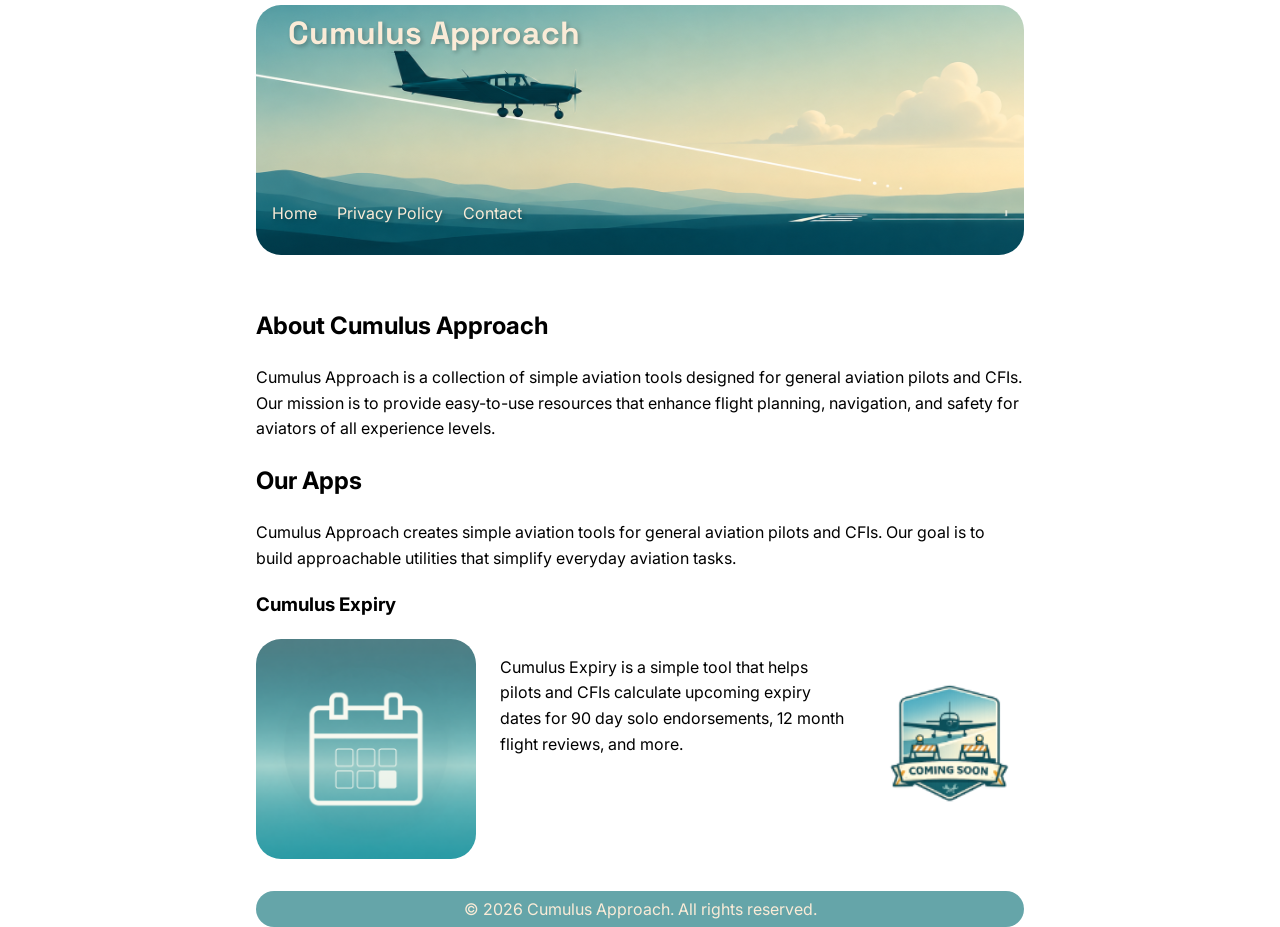
==== index.html @ 4a675784 "Revise aviation apps description for clarity Updated description of aviation apps to emphasize simpl" ====
<!DOCTYPE html>
<html lang="en">
  <head>
    <meta charset="UTF-8">
    <meta name="viewport" content="width=device-width, initial-scale=1.0">
    <meta http-equiv="X-UA-Compatible" content="ie=edge">
    <meta name="description" content="Simple aviation tools designed for general aviation pilots and CFIs.">
    <title>Cumulus Approach</title>
    <link rel="stylesheet" href="css/style.css?v=5">
    <link href="https://fonts.googleapis.com/css2?family=Inter:ital,opsz,wght@0,14..32,100..900;1,14..32,100..900&family=Space+Grotesk:wght@300..700&display=swap" rel="stylesheet">
    <link rel="icon" type="image/x-icon" href="images/favicon.ico">
    <link rel="icon" type="image/png" href="images/favicon.png">
  </head>
  <body>
    <header>
        <h1>Cumulus Approach</h1>
        <nav aria-label="Primary Navigation">
            <ul>
                <li><a href="index.html">Home</a></li>
                <li><a href="privacy.html">Privacy Policy</a></li>
                <li><a href="contact.html">Contact</a></li>
            </ul>
        </nav>
    </header>    
    <main>
       <section class="about">
            <h2>About Cumulus Approach</h2>
            <p>Cumulus Approach is a collection of simple aviation tools designed for general 
              aviation pilots and CFIs. Our mission is to provide easy-to-use resources that 
              enhance flight planning, navigation, and safety for aviators of all experience levels.</p>
       </section>
       <section class="apps">
            <h2>Our Apps</h2>
            <p>  
              Cumulus Approach creates simple aviation tools for general aviation pilots and CFIs.   
              Our goal is to build approachable utilities that simplify everyday aviation tasks.
            <div class="app-card">
              <h3 class="app-card-header">Cumulus Expiry</h3>
              <div class="app-card-content">
                <img class="app-icon" src="images/ExpiryLogo250x250.png" alt="Cumulus Expiry Logo" />
                <div class="app-card-text">
                <p>
                  Cumulus Expiry is a simple tool that helps pilots and CFIs calculate upcoming 
                  expiry dates for 90 day solo endorsements, 12 month flight reviews, and more.
                </div>
                <img class="coming-soon" src="images/ComingSoon150x150.png" alt="Coming Soon" />
              </div>
            </div>
       </section>
    </main>
    <footer>
        <p>&copy; 2026 Cumulus Approach. All rights reserved.</p>
    </footer>
  </body>
</html>
---- css/style.css ----
* {
    box-sizing: border-box;
}
html {
    margin: 0;
    padding: 0;   
}

html, body {
    min-height: 100%;
}

body {    
    min-height: 100vh;
    display: flex;
    flex-direction: column;
    margin: 0 auto;
    padding: 0 1rem;
    box-sizing: border-box;
    max-width: 800px;
    font-family: Inter, -apple-system, BlinkMacSystemFont, "Segoe UI", sans-serif;
}
header h1 {
    font-family: "Space Grotesk", sans-serif;
    margin-bottom: 150px;
    margin-top: 0.25em;
    padding-left: 1em;   
}
header {
    position: relative;
    top: 0;
    background-size: cover;
    background-repeat: no-repeat;
    background-image: url("../images/Banner.png");    
    padding: 0;
    margin: 0;  
    margin-top: 5px;
    border-radius: 25px;    
    height: 250px;    
    text-shadow: 2px 2px 4px rgba(0, 0, 0, 0.25);
    
    overflow: hidden;
}

nav>ul {
  list-style-type: none; 
  padding: 0;            
  margin: 0;
  display: flex;         
  gap: 20px;
  padding-bottom: 2em;
  padding-left: 1em;
  
}

header, nav a, nav a:visited {
    color: antiquewhite;
    text-decoration: none;
}

main {
    flex: 1;
    margin-top: 2em;
    margin-bottom: 2em;
    line-height: 1.6;
}

footer {
    text-align: center;
    padding: 0;
    position: relative;
    background-color: #65A5A9;    
    color: antiquewhite;
    border-radius: 25px;
}

footer p {
    margin-top: 0.5em;
    margin-bottom: 0.5em;  
}

.app-card {
    margin-top: 1rem;
}

.app-card-content {
    display: flex;
    gap: 1.5rem;
    align-items: flex-start;
}

.app-icon {
    width: 220px;
    height: 220px;
    border-radius: 25px;
    flex: 0 0 220px;
}

.app-card-text {
    flex: 1;
    display: flex;
    flex-direction: column;
    gap: 1rem;
}

.coming-soon {
    width: 150px;
    height: auto;
    margin-top: 0.5rem;
}

@media (max-width: 650px) {
    .app-card-content {
        flex-direction: column;
    }

    .app-icon {
        width: 100%;
        max-width: 250px;
        height: auto;
        flex-basis: auto;
    }
}
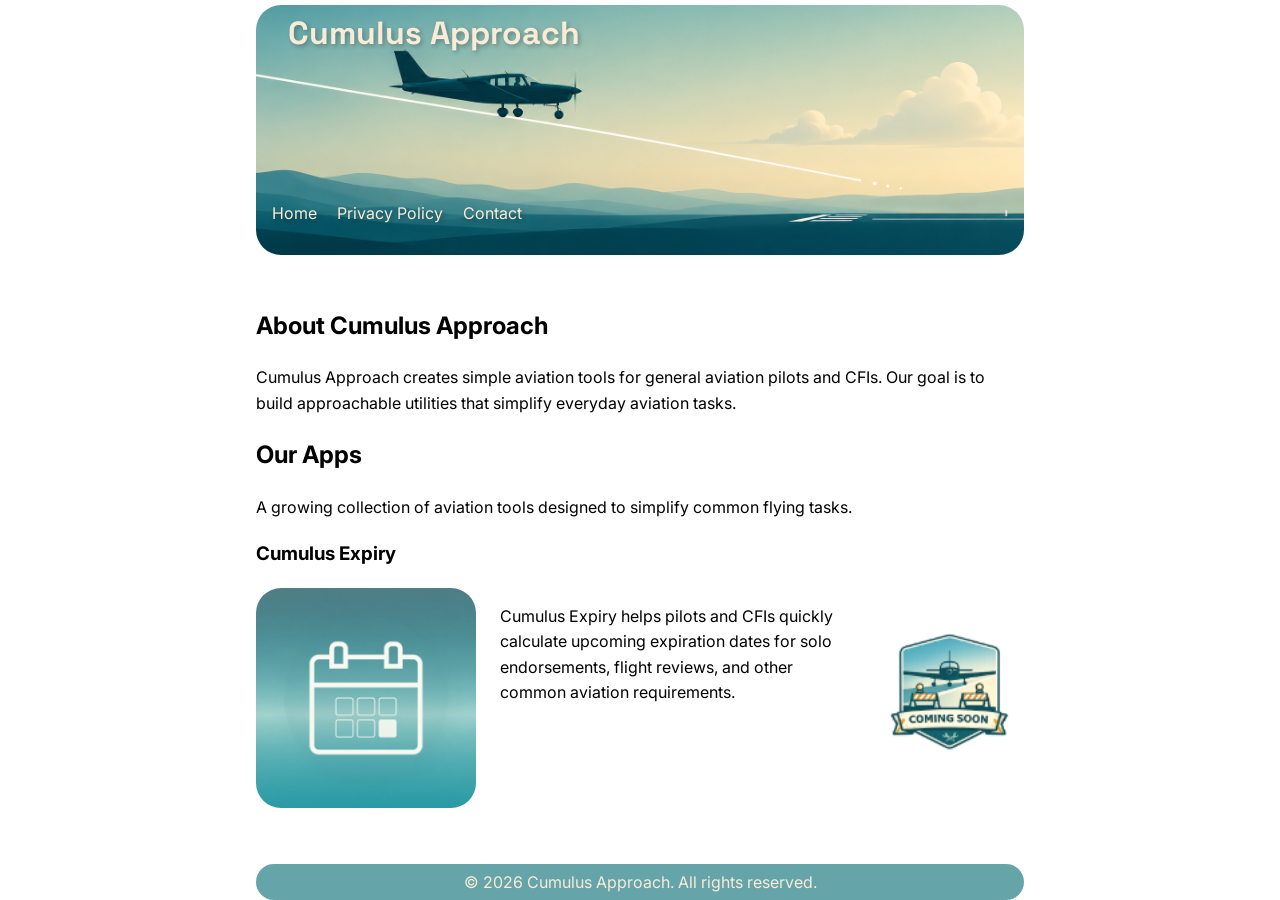
==== commit 47fd1fdd: "Revise content in index.html for clarity Updated the content in the About section and the Cumulus Ex" ====
--- a/index.html
+++ b/index.html
@@ -25,23 +25,25 @@
     <main>
        <section class="about">
             <h2>About Cumulus Approach</h2>
-            <p>Cumulus Approach is a collection of simple aviation tools designed for general 
-              aviation pilots and CFIs. Our mission is to provide easy-to-use resources that 
-              enhance flight planning, navigation, and safety for aviators of all experience levels.</p>
+            <p>
+              Cumulus Approach creates simple aviation tools for general aviation pilots and CFIs.
+              Our goal is to build approachable utilities that simplify everyday aviation tasks.
+            </p>
        </section>
        <section class="apps">
             <h2>Our Apps</h2>
             <p>  
-              Cumulus Approach creates simple aviation tools for general aviation pilots and CFIs.   
-              Our goal is to build approachable utilities that simplify everyday aviation tasks.
+              A growing collection of aviation tools designed to simplify common flying tasks.
+            </p>
             <div class="app-card">
               <h3 class="app-card-header">Cumulus Expiry</h3>
               <div class="app-card-content">
                 <img class="app-icon" src="images/ExpiryLogo250x250.png" alt="Cumulus Expiry Logo" />
                 <div class="app-card-text">
                 <p>
-                  Cumulus Expiry is a simple tool that helps pilots and CFIs calculate upcoming 
-                  expiry dates for 90 day solo endorsements, 12 month flight reviews, and more.
+                  Cumulus Expiry helps pilots and CFIs quickly calculate upcoming expiration dates 
+                  for solo endorsements, flight reviews, and other common aviation requirements.
+                </p>
                 </div>
                 <img class="coming-soon" src="images/ComingSoon150x150.png" alt="Coming Soon" />
               </div>
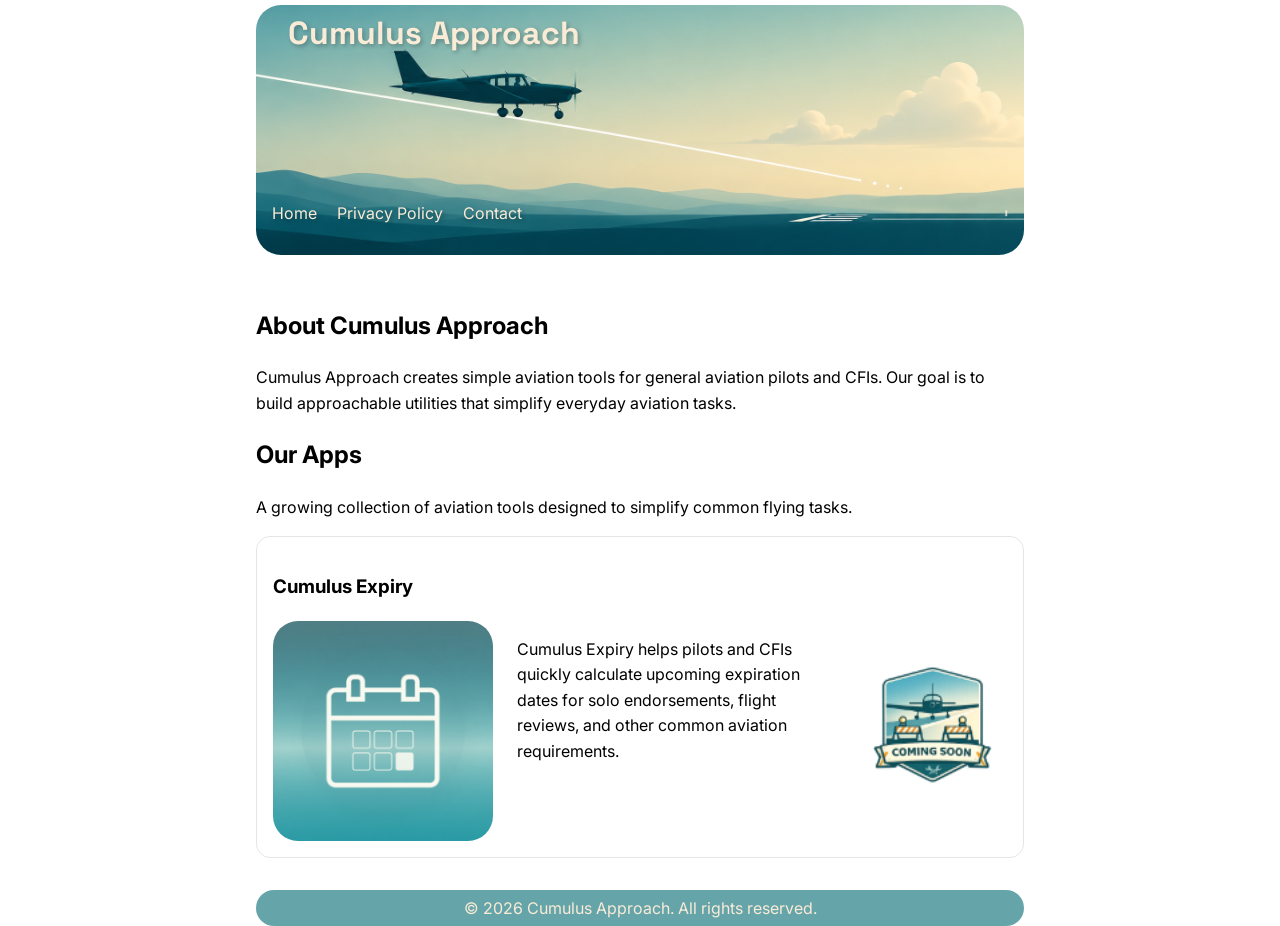
==== commit 381cd897: "Update contact form and home page" ====
--- a/index.html
+++ b/index.html
@@ -6,7 +6,7 @@
     <meta http-equiv="X-UA-Compatible" content="ie=edge">
     <meta name="description" content="Simple aviation tools designed for general aviation pilots and CFIs.">
     <title>Cumulus Approach</title>
-    <link rel="stylesheet" href="css/style.css?v=5">
+    <link rel="stylesheet" href="css/style.css">
     <link href="https://fonts.googleapis.com/css2?family=Inter:ital,opsz,wght@0,14..32,100..900;1,14..32,100..900&family=Space+Grotesk:wght@300..700&display=swap" rel="stylesheet">
     <link rel="icon" type="image/x-icon" href="images/favicon.ico">
     <link rel="icon" type="image/png" href="images/favicon.png">
--- a/css/style.css
+++ b/css/style.css
@@ -109,6 +109,64 @@
     margin-top: 0.5rem;
 }
 
+.contact-form {
+    width: 100%;
+    background-color: rgba(255,255,255,0.35);
+    border: 1px solid rgba(101,165,169,0.35);
+    box-shadow:
+        inset 0 1px 3px rgba(255,255,255,0.35),
+        0 1px 4px rgba(0,0,0,0.06);
+    padding: 1em;
+ 
+    border-radius: 25px;
+}
+
+.contact-form input, .contact-form select, .contact-form textarea {
+    width: 100%;
+    padding: 0.5em;
+    margin-bottom: 1em;
+    border: 1px solid #ccc;
+    border-radius: 5px;
+}
+
+.contact-form form {
+    display: flex;
+    flex-direction: column;
+    align-items: flex-start;    
+}
+
+.contact-form button {
+    background-color: #65A5A9;
+    color: antiquewhite;
+
+    border: none;
+    border-radius: 10px;
+
+    padding: 0.6rem 1.2rem;
+
+    font-family: inherit;
+    font-size: 1rem;
+
+    cursor: pointer;
+}
+
+.contact-form button:hover {
+    filter: brightness(1.05);
+}
+.initial-hidden {
+    display: none;
+}
+
+.contact-result {
+    margin-top: 1.5rem;
+}
+.contact-result, .app-card {
+    padding: 1rem;
+    border-radius: 14px;
+    background: #ffffff;
+    border: 1px solid #e3e7e8;
+}
+
 @media (max-width: 650px) {
     .app-card-content {
         flex-direction: column;
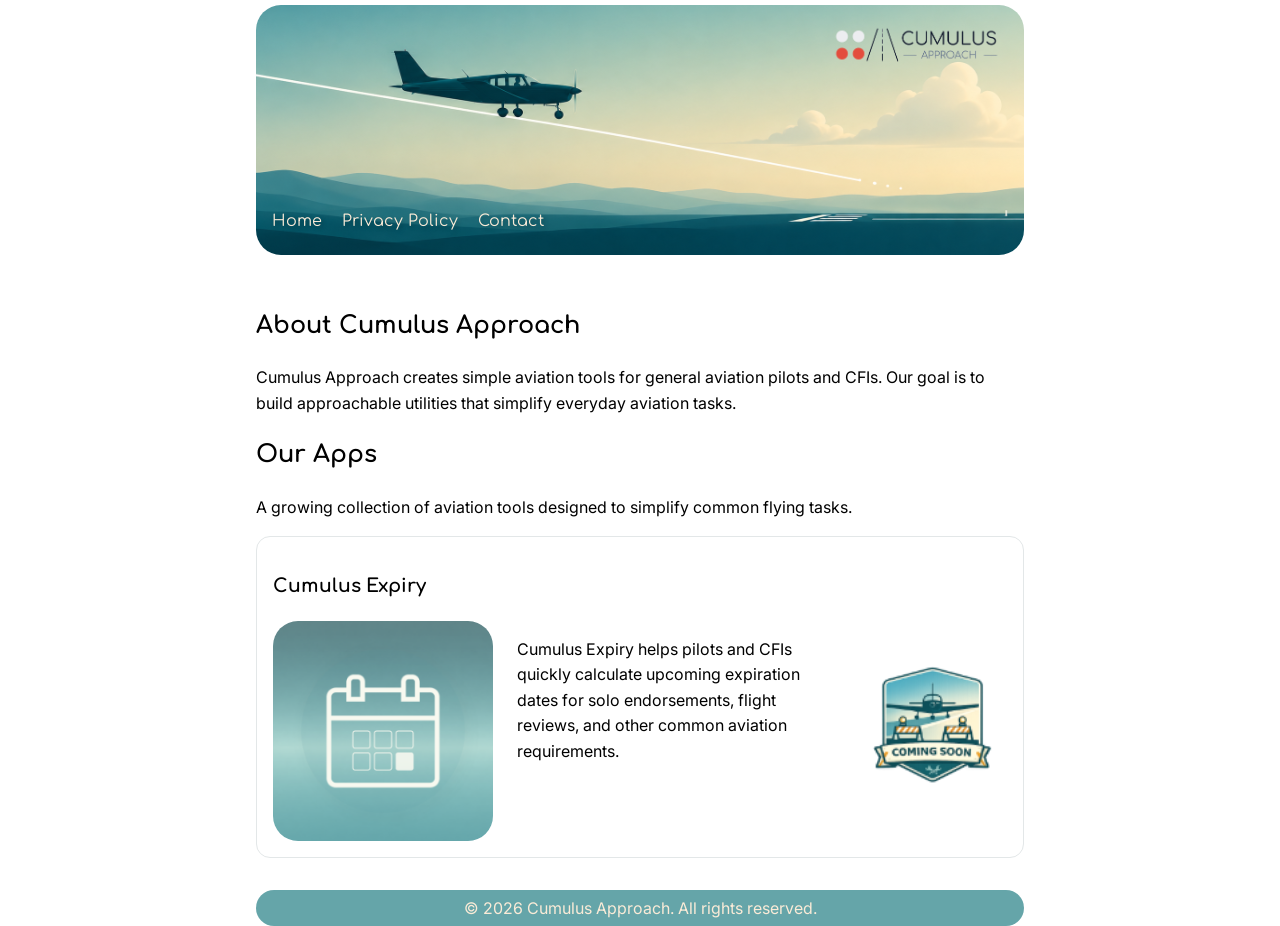
==== commit 1b23db17: "Add new logo" ====
--- a/index.html
+++ b/index.html
@@ -7,13 +7,15 @@
     <meta name="description" content="Simple aviation tools designed for general aviation pilots and CFIs.">
     <title>Cumulus Approach</title>
     <link rel="stylesheet" href="css/style.css">
-    <link href="https://fonts.googleapis.com/css2?family=Inter:ital,opsz,wght@0,14..32,100..900;1,14..32,100..900&family=Space+Grotesk:wght@300..700&display=swap" rel="stylesheet">
+    <link rel="preconnect" href="https://fonts.googleapis.com">
+    <link rel="preconnect" href="https://fonts.gstatic.com" crossorigin>
+    <link href="https://fonts.googleapis.com/css2?family=Comfortaa:wght@300..700&family=Inter:ital,opsz,wght@0,14..32,100..900;1,14..32,100..900&display=swap" rel="stylesheet">
     <link rel="icon" type="image/x-icon" href="images/favicon.ico">
     <link rel="icon" type="image/png" href="images/favicon.png">
   </head>
   <body>
     <header>
-        <h1>Cumulus Approach</h1>
+        <img class="header-icon" src="images/CumulusLogo.png" alt="Cumulus Approach Logo" />
         <nav aria-label="Primary Navigation">
             <ul>
                 <li><a href="index.html">Home</a></li>
--- a/css/style.css
+++ b/css/style.css
@@ -20,11 +20,9 @@
     max-width: 800px;
     font-family: Inter, -apple-system, BlinkMacSystemFont, "Segoe UI", sans-serif;
 }
-header h1 {
-    font-family: "Space Grotesk", sans-serif;
-    margin-bottom: 150px;
-    margin-top: 0.25em;
-    padding-left: 1em;   
+h1, h2, h3, nav a {
+    font-family: "Comfortaa", sans-serif;
+    
 }
 header {
     position: relative;
@@ -42,6 +40,9 @@
     overflow: hidden;
 }
 
+nav {
+    margin-top: 205px;
+}
 nav>ul {
   list-style-type: none; 
   padding: 0;            
@@ -79,6 +80,12 @@
     margin-bottom: 0.5em;  
 }
 
+.header-icon {    
+    height: 70px;
+    position: absolute;
+    margin-top: 5px;
+    right: 20px;
+}
 .app-card {
     margin-top: 1rem;
 }
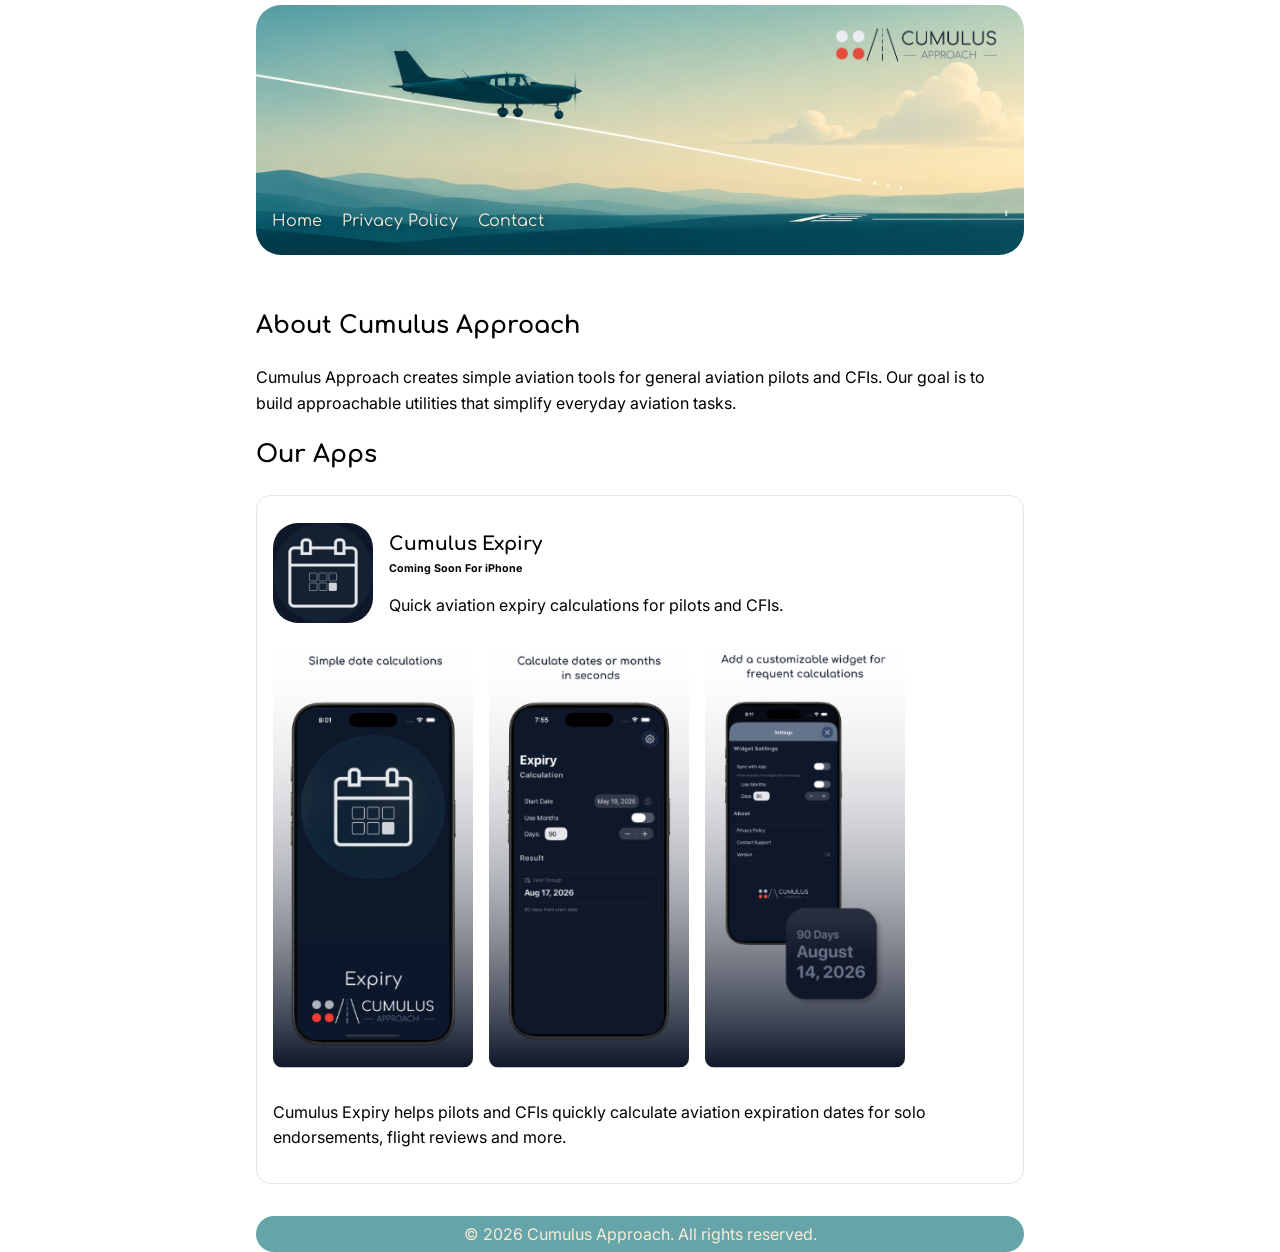
==== commit 243fd2d6: "Update app section" ====
--- a/index.html
+++ b/index.html
@@ -33,21 +33,29 @@
             </p>
        </section>
        <section class="apps">
-            <h2>Our Apps</h2>
-            <p>  
-              A growing collection of aviation tools designed to simplify common flying tasks.
-            </p>
-            <div class="app-card">
-              <h3 class="app-card-header">Cumulus Expiry</h3>
+            <h2>Our Apps</h2>            
+            <div class="app-card">              
               <div class="app-card-content">
-                <img class="app-icon" src="images/ExpiryLogo250x250.png" alt="Cumulus Expiry Logo" />
+                <div class="app-card-heading">
+                  <img class="app-icon" src="images/ExpiryLogo250x250.png" alt="Cumulus Expiry Logo" />
+                  <span class="app-card-header-text">
+                    <h3 >Cumulus Expiry</h3>
+                    <h6 class="coming-soon">Coming Soon For iPhone</h6>
+                    <p>Quick aviation expiry calculations for pilots and CFIs.</p>
+                    
+                  </span>
+                </div>
                 <div class="app-card-text">
+                <div class="app-screenshots"> 
+                  <img class="app-store-image" src="images/SplashScreen.png" alt="Cumulus Expiry App Store Splash Screen Screenshot" />
+                  <img class="app-store-image" src="images/MainScreen.png" alt="Cumulus Expiry App Store Main Screen Screenshot" />
+                  <img class="app-store-image" src="images/SettingsAndWidget.png" alt="Cumulus Expiry App Store Settings and Widget Screenshot" />
+                </p>
                 <p>
-                  Cumulus Expiry helps pilots and CFIs quickly calculate upcoming expiration dates 
-                  for solo endorsements, flight reviews, and other common aviation requirements.
+                  Cumulus Expiry helps pilots and CFIs quickly calculate aviation expiration 
+                  dates for solo endorsements, flight reviews and more.
                 </p>
-                </div>
-                <img class="coming-soon" src="images/ComingSoon150x150.png" alt="Coming Soon" />
+                </div>                
               </div>
             </div>
        </section>
--- a/css/style.css
+++ b/css/style.css
@@ -90,17 +90,41 @@
     margin-top: 1rem;
 }
 
-.app-card-content {
+.app-card-header {
+
+}
+.app-screenshots {
+    display: flex;
+    gap: 1rem;
+    flex-wrap: wrap;
+}
+
+.app-store-image {
+    width: 100%;
+    max-width: 200px;
+    height: auto;
+    border-radius: 10px;
+}
+/* .app-card-content {
     display: flex;
     gap: 1.5rem;
     align-items: flex-start;
+} */
+
+.app-card-heading {
+    display: flex;
+    gap: 1rem;
+    align-items: center;
+}
+
+.app-card-heading h3 {
+    margin-bottom: 0;
 }
 
 .app-icon {
-    width: 220px;
-    height: 220px;
+    width: 100px;
+    height: 100px;
     border-radius: 25px;
-    flex: 0 0 220px;
 }
 
 .app-card-text {
@@ -111,9 +135,7 @@
 }
 
 .coming-soon {
-    width: 150px;
-    height: auto;
-    margin-top: 0.5rem;
+    margin: 0;  
 }
 
 .contact-form {
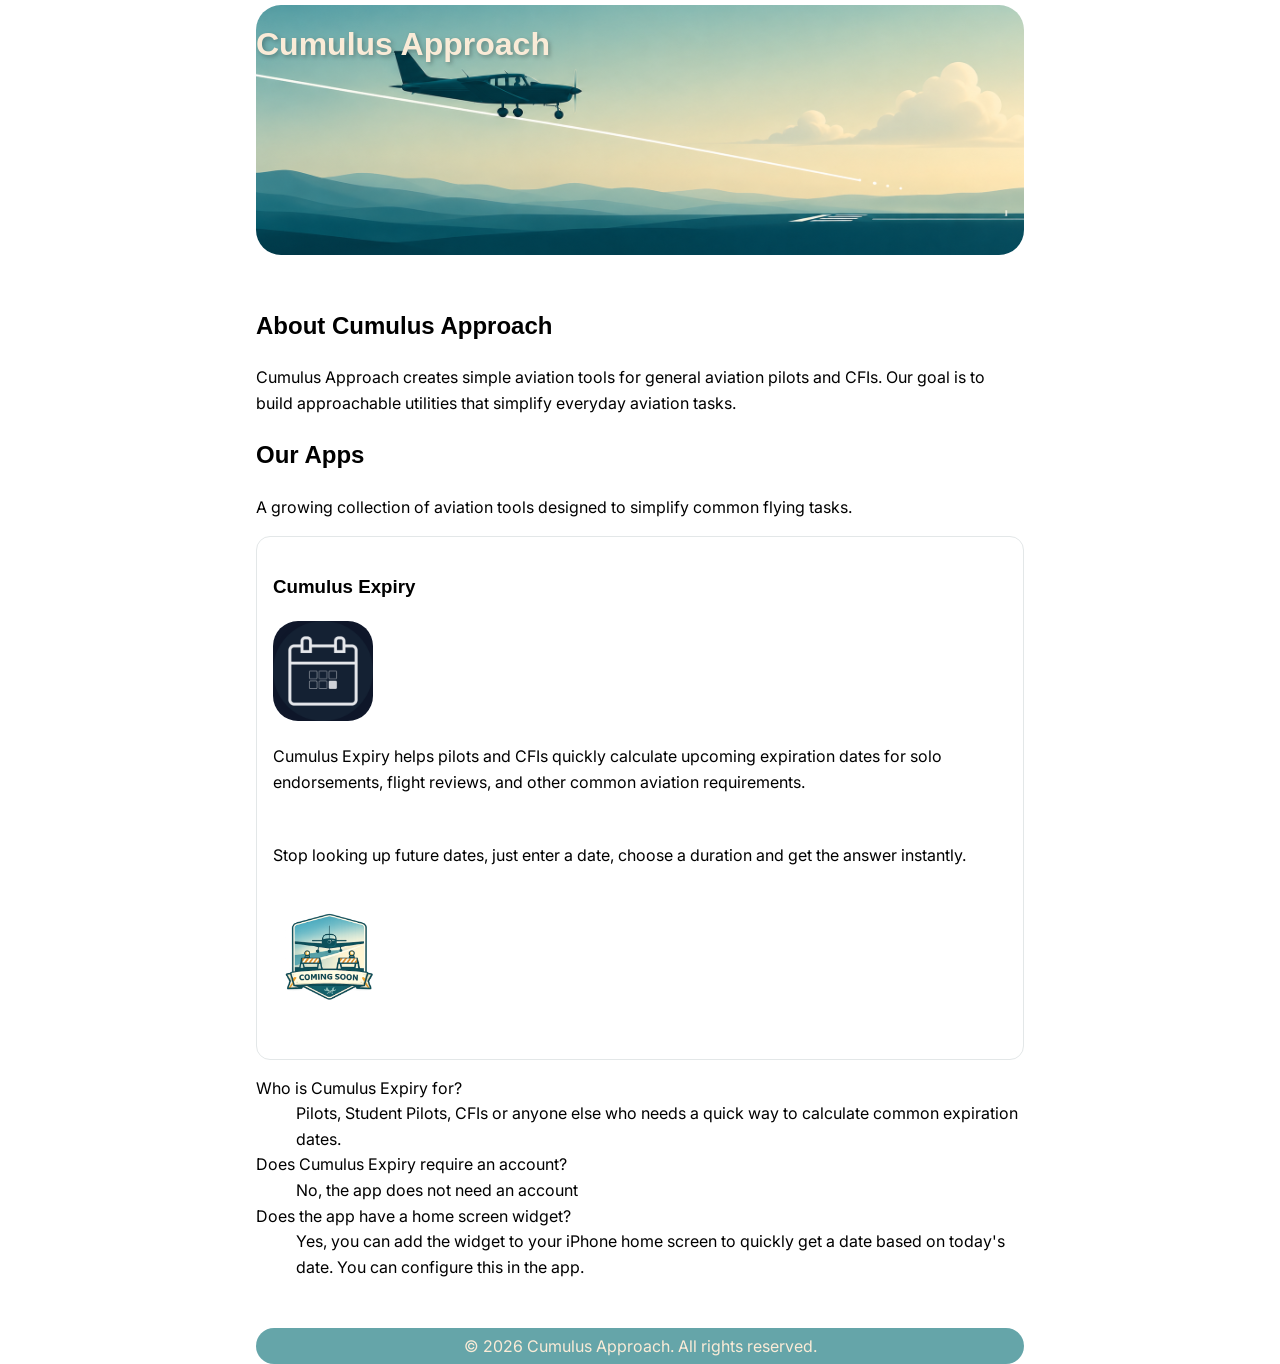
==== commit 89dfa296: "Update description and add FAQ" ====
--- a/index.html
+++ b/index.html
@@ -7,15 +7,13 @@
     <meta name="description" content="Simple aviation tools designed for general aviation pilots and CFIs.">
     <title>Cumulus Approach</title>
     <link rel="stylesheet" href="css/style.css">
-    <link rel="preconnect" href="https://fonts.googleapis.com">
-    <link rel="preconnect" href="https://fonts.gstatic.com" crossorigin>
-    <link href="https://fonts.googleapis.com/css2?family=Comfortaa:wght@300..700&family=Inter:ital,opsz,wght@0,14..32,100..900;1,14..32,100..900&display=swap" rel="stylesheet">
+    <link href="https://fonts.googleapis.com/css2?family=Inter:ital,opsz,wght@0,14..32,100..900;1,14..32,100..900&family=Space+Grotesk:wght@300..700&display=swap" rel="stylesheet">
     <link rel="icon" type="image/x-icon" href="images/favicon.ico">
     <link rel="icon" type="image/png" href="images/favicon.png">
   </head>
   <body>
     <header>
-        <img class="header-icon" src="images/CumulusLogo.png" alt="Cumulus Approach Logo" />
+        <h1>Cumulus Approach</h1>
         <nav aria-label="Primary Navigation">
             <ul>
                 <li><a href="index.html">Home</a></li>
@@ -33,32 +31,43 @@
             </p>
        </section>
        <section class="apps">
-            <h2>Our Apps</h2>            
-            <div class="app-card">              
+            <h2>Our Apps</h2>
+            <p>  
+              A growing collection of aviation tools designed to simplify common flying tasks.
+            </p>
+            <div class="app-card">
+              <h3 class="app-card-header">Cumulus Expiry</h3>
               <div class="app-card-content">
-                <div class="app-card-heading">
-                  <img class="app-icon" src="images/ExpiryLogo250x250.png" alt="Cumulus Expiry Logo" />
-                  <span class="app-card-header-text">
-                    <h3 >Cumulus Expiry</h3>
-                    <h6 class="coming-soon">Coming Soon For iPhone</h6>
-                    <p>Quick aviation expiry calculations for pilots and CFIs.</p>
-                    
-                  </span>
-                </div>
+                <img class="app-icon" src="images/ExpiryLogo250x250.png" alt="Cumulus Expiry Logo" />
                 <div class="app-card-text">
-                <div class="app-screenshots"> 
-                  <img class="app-store-image" src="images/SplashScreen.png" alt="Cumulus Expiry App Store Splash Screen Screenshot" />
-                  <img class="app-store-image" src="images/MainScreen.png" alt="Cumulus Expiry App Store Main Screen Screenshot" />
-                  <img class="app-store-image" src="images/SettingsAndWidget.png" alt="Cumulus Expiry App Store Settings and Widget Screenshot" />
+                <p>
+                  Cumulus Expiry helps pilots and CFIs quickly calculate upcoming expiration dates 
+                  for solo endorsements, flight reviews, and other common aviation requirements.
                 </p>
                 <p>
-                  Cumulus Expiry helps pilots and CFIs quickly calculate aviation expiration 
-                  dates for solo endorsements, flight reviews and more.
+                  Stop looking up future dates, just enter a date, choose a duration and get the 
+                  answer instantly.
                 </p>
-                </div>                
+                </div>
+                <img class="coming-soon" src="images/ComingSoon150x150.png" alt="Coming Soon" />
               </div>
             </div>
-       </section>
+            <div class="faq">
+            <dl>
+              <dt>Who is Cumulus Expiry for?</dt>
+              <dd>Pilots, Student Pilots, CFIs or anyone else who needs a quick way to calculate common
+                expiration dates.
+              </dd>
+              <dt>Does Cumulus Expiry require an account?</dt>
+              <dd>No, the app does not need an account</dd>
+              <dt>Does the app have a home screen widget?</dt>
+              <dd>
+                Yes, you can add the widget to your iPhone home screen to quickly get a date 
+                based on today's date.  You can configure this in the app.
+              </dd>          
+            </dl>
+          </div>
+       </section>       
     </main>
     <footer>
         <p>&copy; 2026 Cumulus Approach. All rights reserved.</p>
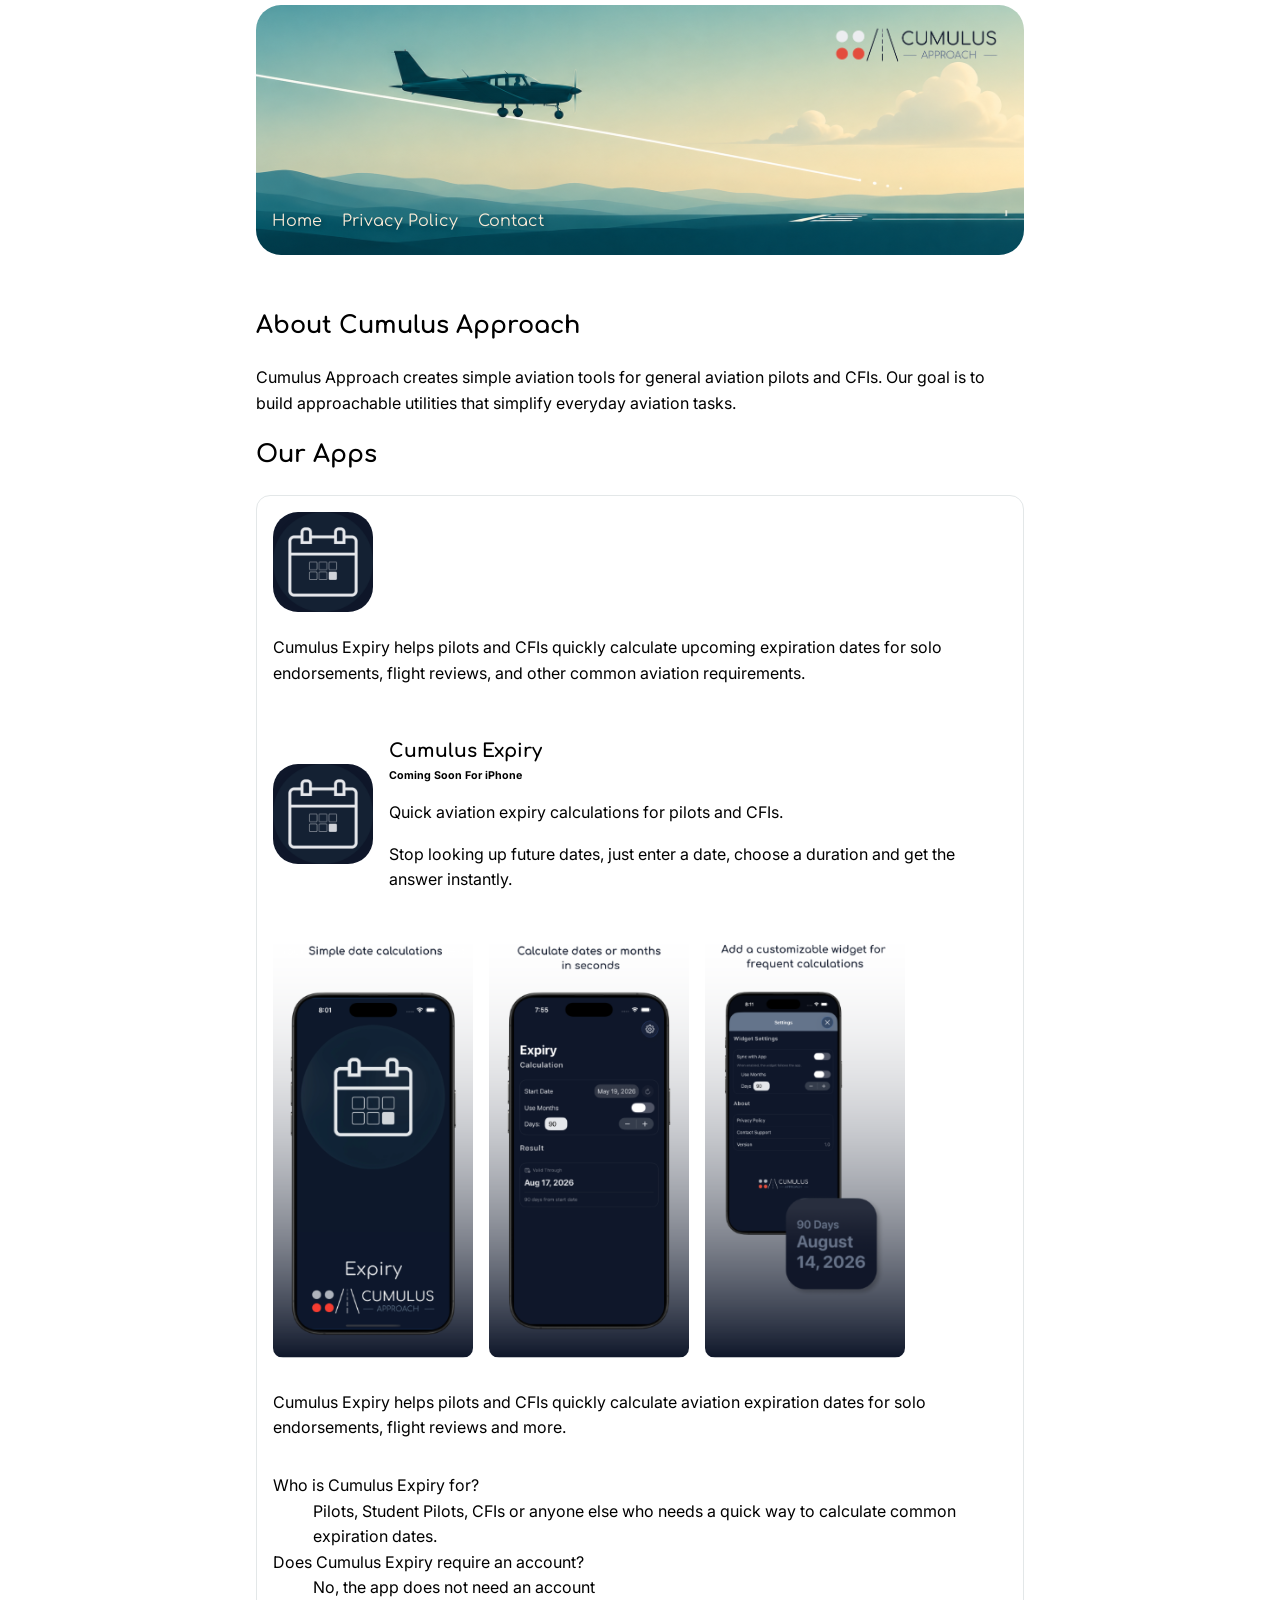
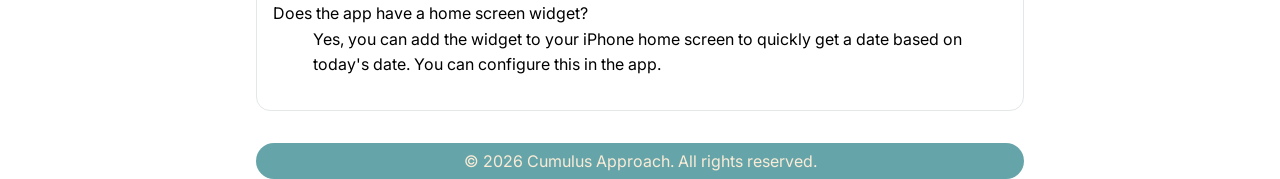
==== commit 95530a51: "Update description and add FAQ" ====
--- a/index.html
+++ b/index.html
@@ -7,13 +7,15 @@
     <meta name="description" content="Simple aviation tools designed for general aviation pilots and CFIs.">
     <title>Cumulus Approach</title>
     <link rel="stylesheet" href="css/style.css">
-    <link href="https://fonts.googleapis.com/css2?family=Inter:ital,opsz,wght@0,14..32,100..900;1,14..32,100..900&family=Space+Grotesk:wght@300..700&display=swap" rel="stylesheet">
+    <link rel="preconnect" href="https://fonts.googleapis.com">
+    <link rel="preconnect" href="https://fonts.gstatic.com" crossorigin>
+    <link href="https://fonts.googleapis.com/css2?family=Comfortaa:wght@300..700&family=Inter:ital,opsz,wght@0,14..32,100..900;1,14..32,100..900&display=swap" rel="stylesheet">
     <link rel="icon" type="image/x-icon" href="images/favicon.ico">
     <link rel="icon" type="image/png" href="images/favicon.png">
   </head>
   <body>
     <header>
-        <h1>Cumulus Approach</h1>
+        <img class="header-icon" src="images/CumulusLogo.png" alt="Cumulus Approach Logo" />
         <nav aria-label="Primary Navigation">
             <ul>
                 <li><a href="index.html">Home</a></li>
@@ -31,25 +33,38 @@
             </p>
        </section>
        <section class="apps">
-            <h2>Our Apps</h2>
-            <p>  
-              A growing collection of aviation tools designed to simplify common flying tasks.
-            </p>
-            <div class="app-card">
-              <h3 class="app-card-header">Cumulus Expiry</h3>
+            <h2>Our Apps</h2>            
+            <div class="app-card">              
               <div class="app-card-content">
                 <img class="app-icon" src="images/ExpiryLogo250x250.png" alt="Cumulus Expiry Logo" />
                 <div class="app-card-text">
                 <p>
                   Cumulus Expiry helps pilots and CFIs quickly calculate upcoming expiration dates 
                   for solo endorsements, flight reviews, and other common aviation requirements.
+                </p>                
+                <div class="app-card-heading">
+                  <img class="app-icon" src="images/ExpiryLogo250x250.png" alt="Cumulus Expiry Logo" />
+                  <span class="app-card-header-text">
+                    <h3 >Cumulus Expiry</h3>
+                    <h6 class="coming-soon">Coming Soon For iPhone</h6>
+                    <p>Quick aviation expiry calculations for pilots and CFIs.</p>                    
+                    <p>
+                      Stop looking up future dates, just enter a date, choose a duration and get the 
+                      answer instantly.
+                    </p>
+                  </span>
+                </div>
+                <div class="app-card-text">
+                <div class="app-screenshots"> 
+                  <img class="app-store-image" src="images/SplashScreen.png" alt="Cumulus Expiry App Store Splash Screen Screenshot" />
+                  <img class="app-store-image" src="images/MainScreen.png" alt="Cumulus Expiry App Store Main Screen Screenshot" />
+                  <img class="app-store-image" src="images/SettingsAndWidget.png" alt="Cumulus Expiry App Store Settings and Widget Screenshot" />
                 </p>
                 <p>
-                  Stop looking up future dates, just enter a date, choose a duration and get the 
-                  answer instantly.
+                  Cumulus Expiry helps pilots and CFIs quickly calculate aviation expiration 
+                  dates for solo endorsements, flight reviews and more.
                 </p>
-                </div>
-                <img class="coming-soon" src="images/ComingSoon150x150.png" alt="Coming Soon" />
+                </div>                
               </div>
             </div>
             <div class="faq">
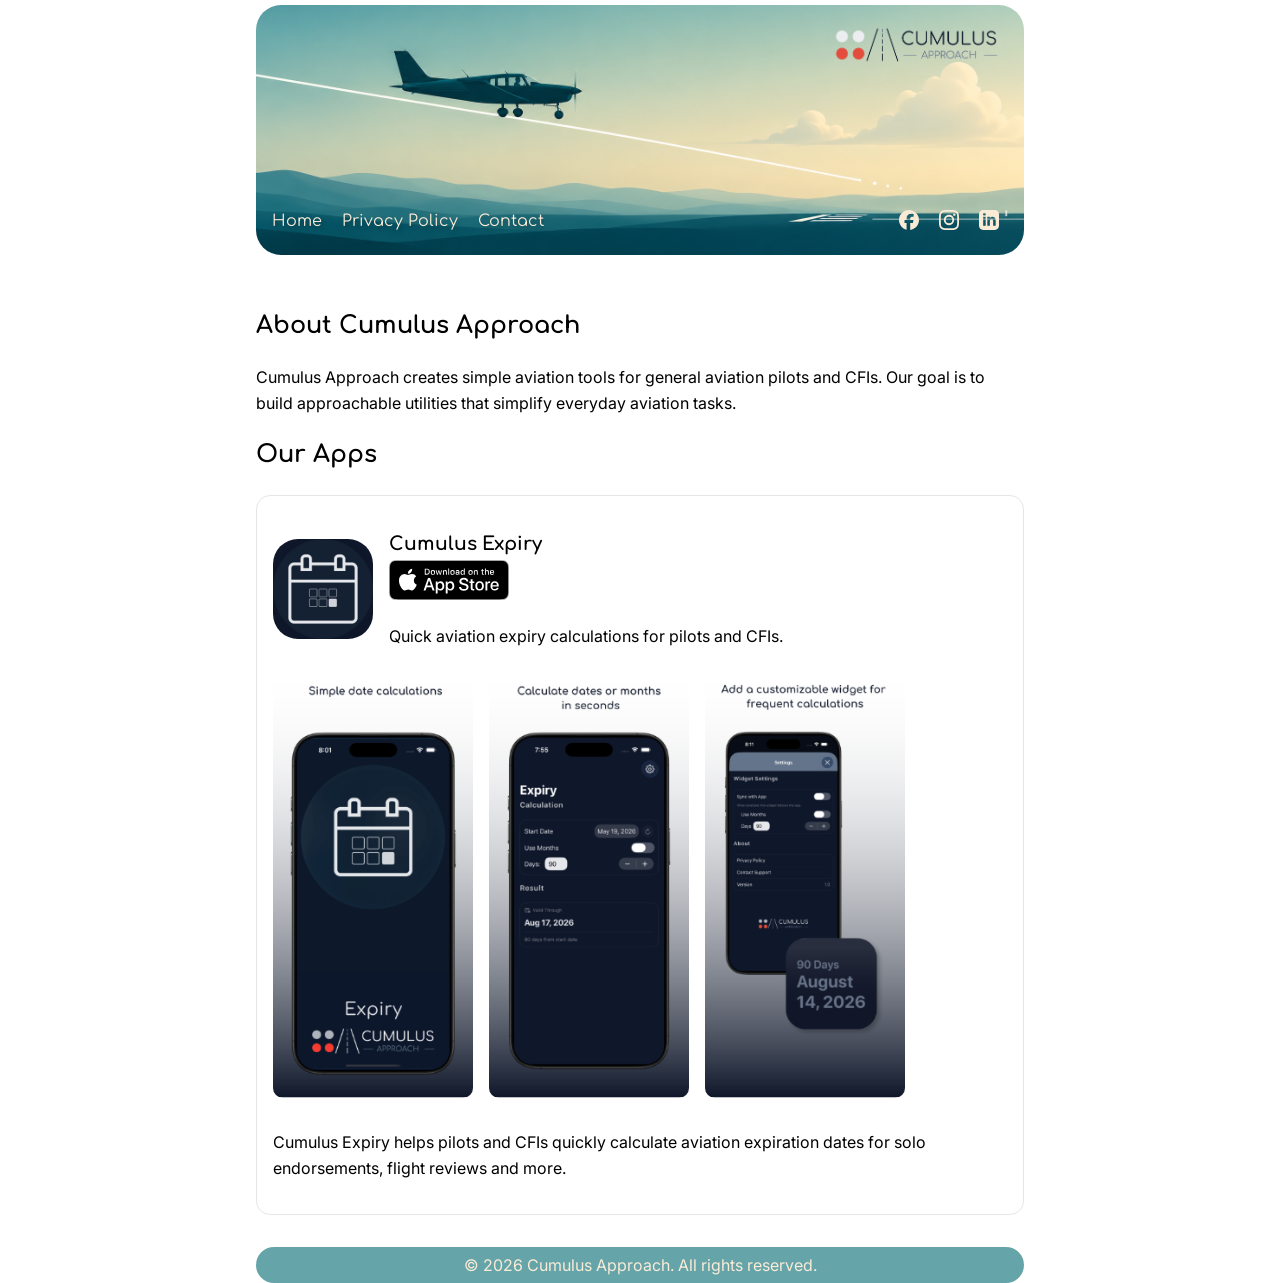
==== commit d3bc872b: "App is LIVE! Add social icons" ====
--- a/index.html
+++ b/index.html
@@ -16,12 +16,19 @@
   <body>
     <header>
         <img class="header-icon" src="images/CumulusLogo.png" alt="Cumulus Approach Logo" />
-        <nav aria-label="Primary Navigation">
+        <nav class="primary-navigation" aria-label="Primary Navigation">
             <ul>
                 <li><a href="index.html">Home</a></li>
                 <li><a href="privacy.html">Privacy Policy</a></li>
-                <li><a href="contact.html">Contact</a></li>
+                <li><a href="contact.html">Contact</a></li>                
             </ul>
+        </nav>
+        <nav aria-label="Social Navigation" class="social-links">
+          <ul>
+            <li class="social-link"><a href="https://www.facebook.com/CumulusApproach/"><svg class="social_icon" role="img" viewBox="0 0 24 24" xmlns="http://www.w3.org/2000/svg"><title>Facebook</title><path d="M9.101 23.691v-7.98H6.627v-3.667h2.474v-1.58c0-4.085 1.848-5.978 5.858-5.978.401 0 .955.042 1.468.103a8.68 8.68 0 0 1 1.141.195v3.325a8.623 8.623 0 0 0-.653-.036 26.805 26.805 0 0 0-.733-.009c-.707 0-1.259.096-1.675.309a1.686 1.686 0 0 0-.679.622c-.258.42-.374.995-.374 1.752v1.297h3.919l-.386 2.103-.287 1.564h-3.246v8.245C19.396 23.238 24 18.179 24 12.044c0-6.627-5.373-12-12-12s-12 5.373-12 12c0 5.628 3.874 10.35 9.101 11.647Z"/></svg></a></li>
+            <li class="social-link"><a href="https://www.instagram.com/CumulusApproach"><svg role="img" viewBox="0 0 24 24" xmlns="http://www.w3.org/2000/svg"><title>Instagram</title><path d="M7.0301.084c-1.2768.0602-2.1487.264-2.911.5634-.7888.3075-1.4575.72-2.1228 1.3877-.6652.6677-1.075 1.3368-1.3802 2.127-.2954.7638-.4956 1.6365-.552 2.914-.0564 1.2775-.0689 1.6882-.0626 4.947.0062 3.2586.0206 3.6671.0825 4.9473.061 1.2765.264 2.1482.5635 2.9107.308.7889.72 1.4573 1.388 2.1228.6679.6655 1.3365 1.0743 2.1285 1.38.7632.295 1.6361.4961 2.9134.552 1.2773.056 1.6884.069 4.9462.0627 3.2578-.0062 3.668-.0207 4.9478-.0814 1.28-.0607 2.147-.2652 2.9098-.5633.7889-.3086 1.4578-.72 2.1228-1.3881.665-.6682 1.0745-1.3378 1.3795-2.1284.2957-.7632.4966-1.636.552-2.9124.056-1.2809.0692-1.6898.063-4.948-.0063-3.2583-.021-3.6668-.0817-4.9465-.0607-1.2797-.264-2.1487-.5633-2.9117-.3084-.7889-.72-1.4568-1.3876-2.1228C21.2982 1.33 20.628.9208 19.8378.6165 19.074.321 18.2017.1197 16.9244.0645 15.6471.0093 15.236-.005 11.977.0014 8.718.0076 8.31.0215 7.0301.0839m.1402 21.6932c-1.17-.0509-1.8053-.2453-2.2287-.408-.5606-.216-.96-.4771-1.3819-.895-.422-.4178-.6811-.8186-.9-1.378-.1644-.4234-.3624-1.058-.4171-2.228-.0595-1.2645-.072-1.6442-.079-4.848-.007-3.2037.0053-3.583.0607-4.848.05-1.169.2456-1.805.408-2.2282.216-.5613.4762-.96.895-1.3816.4188-.4217.8184-.6814 1.3783-.9003.423-.1651 1.0575-.3614 2.227-.4171 1.2655-.06 1.6447-.072 4.848-.079 3.2033-.007 3.5835.005 4.8495.0608 1.169.0508 1.8053.2445 2.228.408.5608.216.96.4754 1.3816.895.4217.4194.6816.8176.9005 1.3787.1653.4217.3617 1.056.4169 2.2263.0602 1.2655.0739 1.645.0796 4.848.0058 3.203-.0055 3.5834-.061 4.848-.051 1.17-.245 1.8055-.408 2.2294-.216.5604-.4763.96-.8954 1.3814-.419.4215-.8181.6811-1.3783.9-.4224.1649-1.0577.3617-2.2262.4174-1.2656.0595-1.6448.072-4.8493.079-3.2045.007-3.5825-.006-4.848-.0608M16.953 5.5864A1.44 1.44 0 1 0 18.39 4.144a1.44 1.44 0 0 0-1.437 1.4424M5.8385 12.012c.0067 3.4032 2.7706 6.1557 6.173 6.1493 3.4026-.0065 6.157-2.7701 6.1506-6.1733-.0065-3.4032-2.771-6.1565-6.174-6.1498-3.403.0067-6.156 2.771-6.1496 6.1738M8 12.0077a4 4 0 1 1 4.008 3.9921A3.9996 3.9996 0 0 1 8 12.0077"/></svg></a></li>
+            <li class="social-link"><a href="https://www.linkedin.com/company/cumulusapproach/"><svg xmlns="http://www.w3.org/2000/svg" width="24" height="24" viewBox="0 0 24 24"><path d="M19 0h-14c-2.761 0-5 2.239-5 5v14c0 2.761 2.239 5 5 5h14c2.762 0 5-2.239 5-5v-14c0-2.761-2.238-5-5-5zm-11 19h-3v-11h3v11zm-1.5-12.268c-.966 0-1.75-.79-1.75-1.764s.784-1.764 1.75-1.764 1.75.79 1.75 1.764-.783 1.764-1.75 1.764zm13.5 12.268h-3v-5.604c0-3.368-4-3.113-4 0v5.604h-3v-11h3v1.765c1.396-2.586 7-2.777 7 2.476v6.759z"/></svg></a></li>
+          </ul>
         </nav>
     </header>    
     <main>
@@ -36,22 +43,16 @@
             <h2>Our Apps</h2>            
             <div class="app-card">              
               <div class="app-card-content">
-                <img class="app-icon" src="images/ExpiryLogo250x250.png" alt="Cumulus Expiry Logo" />
-                <div class="app-card-text">
-                <p>
-                  Cumulus Expiry helps pilots and CFIs quickly calculate upcoming expiration dates 
-                  for solo endorsements, flight reviews, and other common aviation requirements.
-                </p>                
                 <div class="app-card-heading">
                   <img class="app-icon" src="images/ExpiryLogo250x250.png" alt="Cumulus Expiry Logo" />
                   <span class="app-card-header-text">
                     <h3 >Cumulus Expiry</h3>
-                    <h6 class="coming-soon">Coming Soon For iPhone</h6>
-                    <p>Quick aviation expiry calculations for pilots and CFIs.</p>                    
-                    <p>
-                      Stop looking up future dates, just enter a date, choose a duration and get the 
-                      answer instantly.
-                    </p>
+                    <!-- <h6 class="coming-soon">Coming Soon For iPhone</h6> -->
+                     <a href="https://apps.apple.com/us/app/cumulus-approach-expiry/id6770518071">
+                      <img class="app-store-badge" src="images/Download_on_the_App_Store_Badge_US-UK_RGB_blk_092917.svg" alt="Download on the app store" />
+                     </a>
+                    <p>Quick aviation expiry calculations for pilots and CFIs.</p>
+                    
                   </span>
                 </div>
                 <div class="app-card-text">
@@ -67,22 +68,7 @@
                 </div>                
               </div>
             </div>
-            <div class="faq">
-            <dl>
-              <dt>Who is Cumulus Expiry for?</dt>
-              <dd>Pilots, Student Pilots, CFIs or anyone else who needs a quick way to calculate common
-                expiration dates.
-              </dd>
-              <dt>Does Cumulus Expiry require an account?</dt>
-              <dd>No, the app does not need an account</dd>
-              <dt>Does the app have a home screen widget?</dt>
-              <dd>
-                Yes, you can add the widget to your iPhone home screen to quickly get a date 
-                based on today's date.  You can configure this in the app.
-              </dd>          
-            </dl>
-          </div>
-       </section>       
+       </section>
     </main>
     <footer>
         <p>&copy; 2026 Cumulus Approach. All rights reserved.</p>
--- a/css/style.css
+++ b/css/style.css
@@ -42,6 +42,7 @@
 
 nav {
     margin-top: 205px;
+    overflow: hidden;
 }
 nav>ul {
   list-style-type: none; 
@@ -59,6 +60,28 @@
     text-decoration: none;
 }
 
+.primary-navigation{
+    float: left;
+}
+
+.social-links {
+    float: right;
+    margin-right: 25px;
+}
+.social-links svg {
+    width: 20px;
+    height: 20px;
+    fill: currentColor;
+    transition: opacity 0.2s;
+}
+
+/* .social-links a {
+    color: antiquewhite;
+} */
+
+nav a:hover {
+    color: #65A5A9; /* or your accent color */
+}
 main {
     flex: 1;
     margin-top: 2em;
